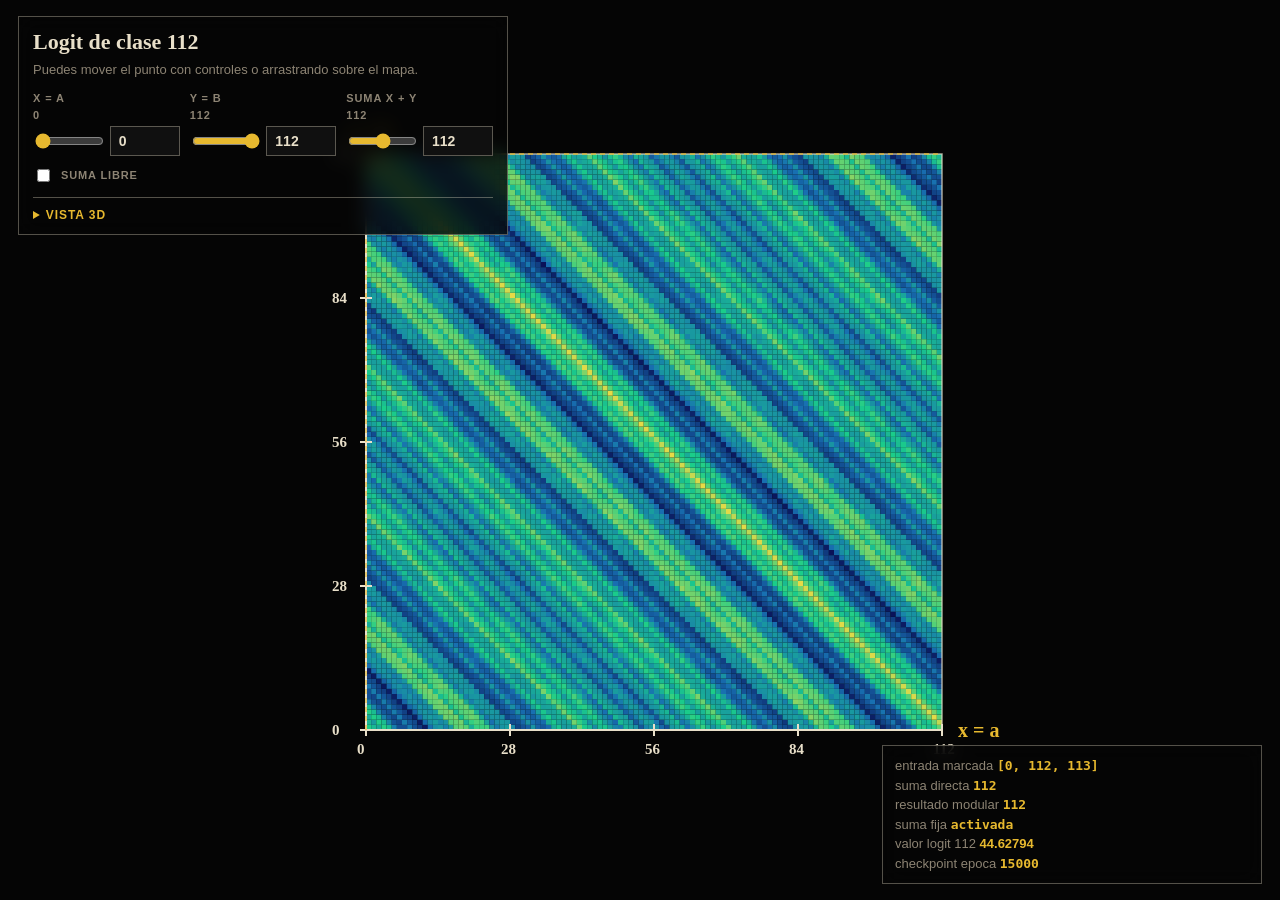
==== grokking-visualizer/visualizador_logit112_superior.html @ 6c9e2eb7 "Add interactive grokking transformer visualizer" ====
<!doctype html>
<html lang="es">
<head>
  <meta charset="utf-8">
  <meta name="viewport" content="width=device-width, initial-scale=1">
  <title>Vista superior logit 112</title>
  <style>
    :root {
      --bg: #050505;
      --ink: #e8dfc9;
      --muted: #8d8474;
      --gold: #e7b92f;
      --line: rgba(232, 223, 201, 0.35);
    }

    * { box-sizing: border-box; }

    body {
      margin: 0;
      min-height: 100vh;
      overflow: hidden;
      color: var(--ink);
      background: var(--bg);
      font-family: Georgia, "Times New Roman", serif;
    }

    canvas {
      display: block;
      width: 100vw;
      height: 100vh;
      background: var(--bg);
      cursor: crosshair;
      touch-action: none;
    }

    .hud {
      position: fixed;
      left: 18px;
      top: 16px;
      width: min(490px, calc(100vw - 36px));
      padding: 12px 14px;
      border: 1px solid var(--line);
      background: rgba(5, 5, 5, 0.8);
      backdrop-filter: blur(10px);
    }

    h1 {
      margin: 0 0 6px;
      font-size: 22px;
      letter-spacing: 0;
    }

    .meta {
      margin: 0;
      color: var(--muted);
      font: 13px/1.45 Arial, sans-serif;
    }

    .controls {
      display: grid;
      grid-template-columns: repeat(3, 1fr);
      gap: 10px;
      margin-top: 12px;
    }

    label {
      display: grid;
      gap: 5px;
      color: var(--muted);
      font: 700 11px Arial, sans-serif;
      letter-spacing: .08em;
      text-transform: uppercase;
    }

    .pair {
      display: grid;
      grid-template-columns: 1fr 70px;
      gap: 8px;
      align-items: center;
    }

    .lock-row {
      display: flex;
      align-items: center;
      gap: 8px;
      margin-top: 10px;
      color: var(--muted);
      font: 700 11px Arial, sans-serif;
      letter-spacing: .08em;
      text-transform: uppercase;
    }

    .lock-row input {
      width: auto;
    }

    .view-3d {
      margin-top: 12px;
      padding-top: 10px;
      border-top: 1px solid var(--line);
    }

    .view-3d summary {
      color: var(--gold);
      cursor: pointer;
      font: 700 12px Arial, sans-serif;
      letter-spacing: .08em;
      text-transform: uppercase;
    }

    .rotation-panel {
      display: grid;
      gap: 8px;
      margin-top: 10px;
    }

    .rotation-row {
      display: grid;
      grid-template-columns: 58px 1fr 34px;
      gap: 8px;
      align-items: center;
      color: var(--muted);
      font: 700 11px Arial, sans-serif;
      letter-spacing: .08em;
      text-transform: uppercase;
    }

    button {
      height: 28px;
      border: 1px solid var(--line);
      color: var(--ink);
      background: #111;
      font: 700 12px Arial, sans-serif;
      cursor: pointer;
    }

    .view-presets {
      display: grid;
      grid-template-columns: repeat(3, 1fr);
      gap: 8px;
    }

    input {
      width: 100%;
      accent-color: var(--gold);
    }

    input[type="number"] {
      padding: 6px 8px;
      border: 1px solid var(--line);
      color: var(--ink);
      background: #101010;
      font: 700 14px Arial, sans-serif;
    }

    .readout {
      position: fixed;
      right: 18px;
      bottom: 16px;
      width: min(380px, calc(100vw - 36px));
      padding: 10px 12px;
      border: 1px solid var(--line);
      background: rgba(5, 5, 5, 0.8);
      color: var(--muted);
      font: 13px/1.5 Arial, sans-serif;
      backdrop-filter: blur(10px);
    }

    strong { color: var(--gold); }

    code {
      color: var(--gold);
      font-family: "Cascadia Mono", Consolas, monospace;
      font-weight: 700;
    }

    @media (max-width: 760px) {
      .hud {
        left: 8px;
        top: 8px;
        width: calc(100vw - 16px);
      }

      .controls {
        grid-template-columns: 1fr;
      }

      .readout {
        left: 8px;
        right: 8px;
        bottom: 8px;
        width: auto;
      }
    }
  </style>
</head>
<body>
  <canvas id="heatmap"></canvas>

  <section class="hud">
    <h1>Logit de clase 112</h1>
    <p class="meta">Puedes mover el punto con controles o arrastrando sobre el mapa.</p>
    <div class="controls">
      <label>
        x = a <span id="xText">0</span>
        <span class="pair">
          <input id="xRange" type="range" min="0" max="112" value="0">
          <input id="xNumber" type="number" min="0" max="112" value="0">
        </span>
      </label>
      <label>
        y = b <span id="yText">112</span>
        <span class="pair">
          <input id="yRange" type="range" min="0" max="112" value="112">
          <input id="yNumber" type="number" min="0" max="112" value="112">
        </span>
      </label>
      <label>
        suma x + y <span id="sumText">112</span>
        <span class="pair">
          <input id="sumRange" type="range" min="0" max="224" value="112">
          <input id="sumNumber" type="number" min="0" max="224" value="112">
        </span>
      </label>
    </div>
    <label class="lock-row">
      <input id="lockSum" type="checkbox">
      suma libre
    </label>
    <details id="view3d" class="view-3d">
      <summary>vista 3D</summary>
      <div class="rotation-panel">
        <div class="rotation-row">
          <span>rot x</span>
          <input id="rotX" type="range" min="-180" max="180" step="0.5" value="0">
          <button id="resetX" type="button" title="Reiniciar eje X">X</button>
        </div>
        <div class="rotation-row">
          <span>rot y</span>
          <input id="rotY" type="range" min="-180" max="180" step="0.5" value="0">
          <button id="resetY" type="button" title="Reiniciar eje Y">Y</button>
        </div>
        <div class="rotation-row">
          <span>rot z</span>
          <input id="rotZ" type="range" min="-180" max="180" step="0.5" value="0">
          <button id="resetZ" type="button" title="Reiniciar eje Z">Z</button>
        </div>
        <div class="view-presets">
          <button id="viewXY" type="button">XY</button>
          <button id="viewZX" type="button">ZX</button>
          <button id="viewZY" type="button">ZY</button>
        </div>
      </div>
    </details>
  </section>

  <section class="readout" id="readout"></section>

  <script src="activation_surfaces_seed_0.js"></script>
  <script>
    const canvas = document.querySelector("#heatmap");
    const ctx = canvas.getContext("2d");
    const readout = document.querySelector("#readout");
    const xRange = document.querySelector("#xRange");
    const yRange = document.querySelector("#yRange");
    const xNumber = document.querySelector("#xNumber");
    const yNumber = document.querySelector("#yNumber");
    const sumRange = document.querySelector("#sumRange");
    const sumNumber = document.querySelector("#sumNumber");
    const lockSum = document.querySelector("#lockSum");
    const view3d = document.querySelector("#view3d");
    const rotX = document.querySelector("#rotX");
    const rotY = document.querySelector("#rotY");
    const rotZ = document.querySelector("#rotZ");
    const resetX = document.querySelector("#resetX");
    const resetY = document.querySelector("#resetY");
    const resetZ = document.querySelector("#resetZ");
    const viewXY = document.querySelector("#viewXY");
    const viewZX = document.querySelector("#viewZX");
    const viewZY = document.querySelector("#viewZY");
    const xText = document.querySelector("#xText");
    const yText = document.querySelector("#yText");
    const sumText = document.querySelector("#sumText");
    const values = window.GROKKING_SURFACE_DATA.surfaces.logit_112.values;
    const modulus = window.GROKKING_SURFACE_DATA.modulus;

    let plot = { left: 0, top: 0, size: 0, cell: 1 };
    let panning = false;
    let panStart = null;
    let pointDragging = false;
    let rotating = false;
    let rotationStart = null;
    let panX = 0;
    let panY = 0;
    let zoom = 1;
    let lastMiddleClickAt = 0;

    let min = Infinity;
    let max = -Infinity;
    values.forEach((row) => row.forEach((value) => {
      min = Math.min(min, value);
      max = Math.max(max, value);
    }));
    const span = max - min || 1;
    const zAbsMax = Math.ceil(Math.max(Math.abs(min), Math.abs(max)));

    function palette(t) {
      const stops = [
        [10, 18, 88],
        [24, 111, 177],
        [26, 205, 138],
        [232, 218, 70],
      ];
      const x = Math.max(0, Math.min(1, t)) * (stops.length - 1);
      const i = Math.floor(x);
      const f = x - i;
      const a = stops[i];
      const b = stops[Math.min(stops.length - 1, i + 1)];
      const rgb = a.map((value, index) => Math.round(value + (b[index] - value) * f));
      return `rgb(${rgb[0]},${rgb[1]},${rgb[2]})`;
    }

    function clamp(value, maxValue) {
      const parsed = Number.parseInt(value, 10);
      if (Number.isNaN(parsed)) return 0;
      return Math.max(0, Math.min(maxValue, parsed));
    }

    function setPoint(x, y, changed = "both") {
      const nextX = clamp(x, 112);
      const nextY = clamp(y, 112);
      let finalX = nextX;
      let finalY = nextY;
      let finalSum = nextX + nextY;

      if (!lockSum.checked) {
        finalSum = clamp(sumRange.value, 224);
        if (changed === "x") {
          finalX = nextX;
          finalY = finalSum - finalX;
        } else if (changed === "y") {
          finalY = nextY;
          finalX = finalSum - finalY;
        } else {
          finalX = Math.floor(finalSum / 2);
          finalY = finalSum - finalX;
        }
        finalX = clamp(finalX, 112);
        finalY = clamp(finalY, 112);
        finalSum = finalX + finalY;
      }

      xRange.value = finalX;
      xNumber.value = finalX;
      yRange.value = finalY;
      yNumber.value = finalY;
      sumRange.value = finalSum;
      sumNumber.value = finalSum;
      draw();
    }

    function setSum(sumValue) {
      const nextSum = clamp(sumValue, 224);
      const nextX = Math.floor(nextSum / 2);
      const nextY = nextSum - nextX;
      if (!lockSum.checked) {
        xRange.value = nextX;
        xNumber.value = nextX;
        yRange.value = nextY;
        yNumber.value = nextY;
        sumRange.value = nextSum;
        sumNumber.value = nextSum;
        draw();
      } else {
        sumRange.value = nextSum;
        sumNumber.value = nextSum;
        draw();
      }
    }

    function resize() {
      const ratio = window.devicePixelRatio || 1;
      canvas.width = Math.floor(window.innerWidth * ratio);
      canvas.height = Math.floor(window.innerHeight * ratio);
      ctx.setTransform(ratio, 0, 0, ratio, 0, 0);
      clampPan();
      draw();
    }

    function clampPan() {
      const baseSize = Math.min(window.innerWidth * 0.64, window.innerHeight * 0.64);
      const size = baseSize * zoom;
      const visibleMargin = Math.min(size * 0.42, Math.min(window.innerWidth, window.innerHeight) * 0.36);
      const maxX = Math.max(0, (size + window.innerWidth) / 2 - visibleMargin);
      const maxY = Math.max(0, (size + window.innerHeight) / 2 - visibleMargin);
      panX = Math.max(-maxX, Math.min(maxX, panX));
      panY = Math.max(-maxY, Math.min(maxY, panY));
    }

    function rotationAngles() {
      if (!view3d.open) {
        return { x: 0, y: 0, z: 0 };
      }
      return {
        x: Number(rotX.value) * Math.PI / 180,
        y: Number(rotY.value) * Math.PI / 180,
        z: Number(rotZ.value) * Math.PI / 180,
      };
    }

    function rotatePoint(point, angles) {
      let [x, y, z] = point;
      const cosX = Math.cos(angles.x);
      const sinX = Math.sin(angles.x);
      let y1 = y * cosX - z * sinX;
      let z1 = y * sinX + z * cosX;
      y = y1;
      z = z1;

      const cosY = Math.cos(angles.y);
      const sinY = Math.sin(angles.y);
      let x1 = x * cosY + z * sinY;
      z1 = -x * sinY + z * cosY;
      x = x1;
      z = z1;

      const cosZ = Math.cos(angles.z);
      const sinZ = Math.sin(angles.z);
      x1 = x * cosZ - y * sinZ;
      y1 = x * sinZ + y * cosZ;
      return [x1, y1, z];
    }

    function projectLocal(localX, localY, layout, localZ = 0) {
      const rotated = rotatePoint([localX, localY, localZ], layout.angles);
      const depth = layout.size * 4.4;
      const perspective = depth / (depth + rotated[2]);
      return {
        x: layout.cx + rotated[0] * perspective,
        y: layout.cy - rotated[1] * perspective,
        z: rotated[2],
      };
    }

    function zHeight(value, layout) {
      if (!view3d.open) return 0;
      return -(value / zAbsMax) * layout.size * 0.21;
    }

    function gridPoint(x, y, layout, useHeight = false) {
      const localX = (x / 112 - 0.5) * layout.size;
      const localY = (y / 112 - 0.5) * layout.size;
      const ix = clamp(Math.round(x), 112);
      const iy = clamp(Math.round(y), 112);
      const localZ = useHeight ? zHeight(values[ix][iy], layout) : 0;
      return projectLocal(localX, localY, layout, localZ);
    }

    function drawLine(points) {
      ctx.beginPath();
      ctx.moveTo(points[0].x, points[0].y);
      for (let i = 1; i < points.length; i += 1) {
        ctx.lineTo(points[i].x, points[i].y);
      }
      ctx.stroke();
    }

    function drawLabel(text, point, dx = 0, dy = 0) {
      ctx.fillText(text, point.x + dx, point.y + dy);
    }

    function drawAxes(layout) {
      ctx.strokeStyle = "#e8dfc9";
      ctx.lineWidth = 2;
      drawLine([gridPoint(0, 0, layout), gridPoint(112, 0, layout)]);
      drawLine([gridPoint(0, 0, layout), gridPoint(0, 112, layout)]);
      if (view3d.open) {
        drawLine([
          projectLocal(-layout.size / 2, -layout.size / 2, layout, -layout.size * 0.24),
          projectLocal(-layout.size / 2, -layout.size / 2, layout, layout.size * 0.24),
        ]);
      }

      ctx.fillStyle = "#e8dfc9";
      ctx.font = "700 15px Georgia";
      [0, 28, 56, 84, 112].forEach((tick) => {
        const xPoint = gridPoint(tick, 0, layout);
        const yPoint = gridPoint(0, tick, layout);
        const xTickA = projectLocal((tick / 112 - 0.5) * layout.size, -layout.size / 2 - 6, layout);
        const xTickB = projectLocal((tick / 112 - 0.5) * layout.size, -layout.size / 2 + 6, layout);
        const yTickA = projectLocal(-layout.size / 2 - 6, (tick / 112 - 0.5) * layout.size, layout);
        const yTickB = projectLocal(-layout.size / 2 + 6, (tick / 112 - 0.5) * layout.size, layout);
        drawLine([xTickA, xTickB]);
        drawLine([yTickA, yTickB]);
        drawLabel(String(tick), xPoint, -9, 24);
        drawLabel(String(tick), yPoint, -34, 5);
      });

      if (view3d.open) {
        [0, 0.25, 0.5, 0.75, 1].forEach((ratio) => {
          const localZ = (0.5 - ratio) * layout.size * 0.48;
          const tickA = projectLocal(-layout.size / 2 - 7, -layout.size / 2, layout, localZ);
          const tickB = projectLocal(-layout.size / 2 + 7, -layout.size / 2, layout, localZ);
          const labelPoint = projectLocal(-layout.size / 2 - 11, -layout.size / 2, layout, localZ);
          const value = -zAbsMax + (zAbsMax * 2 * ratio);
          drawLine([tickA, tickB]);
          drawLabel(String(Math.round(value)), labelPoint, -42, 5);
        });
      }

      ctx.fillStyle = "#e7b92f";
      ctx.font = "700 20px Georgia";
      drawLabel("x = a", gridPoint(112, 0, layout), 16, 7);
      drawLabel("y = b", gridPoint(0, 112, layout), -18, -16);
      if (view3d.open) {
        drawLabel(
          "z = logit 112",
          projectLocal(-layout.size / 2, -layout.size / 2, layout, layout.size * 0.28),
          -20,
          -10,
        );
      }
    }

    function draw() {
      const baseSize = Math.min(window.innerWidth * 0.64, window.innerHeight * 0.64);
      const size = baseSize * zoom;
      const left = (window.innerWidth - size) / 2 + 14 + panX;
      const top = (window.innerHeight - size) / 2 - 8 + panY;
      const cell = size / modulus;
      const selectedX = clamp(xRange.value, 112);
      const selectedY = clamp(yRange.value, 112);
      const layout = {
        left,
        top,
        size,
        cell,
        cx: left + size / 2,
        cy: top + size / 2,
        angles: rotationAngles(),
      };
      plot = layout;

      ctx.clearRect(0, 0, window.innerWidth, window.innerHeight);

      const tiles = [];
      for (let x = 0; x < modulus; x += 1) {
        for (let y = 0; y < modulus; y += 1) {
          const t = (values[x][y] - min) / span;
          const p00 = gridPoint(x, y, layout, true);
          const p10 = gridPoint(Math.min(112, x + 1), y, layout, true);
          const p11 = gridPoint(Math.min(112, x + 1), Math.min(112, y + 1), layout, true);
          const p01 = gridPoint(x, Math.min(112, y + 1), layout, true);
          tiles.push({
            points: [p00, p10, p11, p01],
            color: palette(t),
            depth: p00.z + p10.z + p11.z + p01.z,
          });
        }
      }

      tiles.sort((a, b) => a.depth - b.depth);
      tiles.forEach((tile) => {
        ctx.fillStyle = tile.color;
        ctx.beginPath();
        ctx.moveTo(tile.points[0].x, tile.points[0].y);
        ctx.lineTo(tile.points[1].x, tile.points[1].y);
        ctx.lineTo(tile.points[2].x, tile.points[2].y);
        ctx.lineTo(tile.points[3].x, tile.points[3].y);
        ctx.closePath();
        ctx.fill();
      });

      ctx.strokeStyle = "rgba(232,223,201,.72)";
      ctx.lineWidth = 1.5;
      drawLine([
        gridPoint(0, 0, layout),
        gridPoint(112, 0, layout),
        gridPoint(112, 112, layout),
        gridPoint(0, 112, layout),
        gridPoint(0, 0, layout),
      ]);
      drawAxes(layout);

      const marker = gridPoint(selectedX, selectedY, layout, true);
      const markerBase = gridPoint(selectedX, selectedY, layout, false);

      ctx.strokeStyle = "rgba(231,185,47,.86)";
      ctx.lineWidth = 1.35;
      ctx.setLineDash([5, 4]);
      drawLine([gridPoint(selectedX, 0, layout, true), gridPoint(selectedX, 112, layout, true)]);
      drawLine([gridPoint(0, selectedY, layout, true), gridPoint(112, selectedY, layout, true)]);
      if (view3d.open) {
        drawLine([markerBase, marker]);
      }
      ctx.setLineDash([]);

      ctx.strokeStyle = "#050505";
      ctx.fillStyle = "#e7b92f";
      ctx.lineWidth = 2;
      ctx.beginPath();
      const markerRadius = Math.max(3.5, Math.min(9, (cell * 0.9) / Math.sqrt(zoom)));
      plot.marker = marker;
      plot.markerRadius = markerRadius;
      ctx.arc(marker.x, marker.y, markerRadius, 0, Math.PI * 2);
      ctx.fill();
      ctx.stroke();

      const currentSum = selectedX + selectedY;
      const currentResult = currentSum % modulus;
      xText.textContent = selectedX;
      yText.textContent = selectedY;
      sumText.textContent = currentSum;
      xNumber.value = selectedX;
      yNumber.value = selectedY;
      xRange.value = selectedX;
      yRange.value = selectedY;
      sumRange.value = currentSum;
      sumNumber.value = currentSum;

      readout.innerHTML =
        `entrada marcada <code>[${selectedX}, ${selectedY}, 113]</code><br>` +
        `suma directa <code>${currentSum}</code><br>` +
        `resultado modular <code>${currentResult}</code><br>` +
        `suma fija <code>${lockSum.checked ? "libre" : "activada"}</code><br>` +
        `valor logit 112 <strong>${values[selectedX][selectedY].toFixed(5)}</strong><br>` +
        `checkpoint epoca <code>${window.GROKKING_SURFACE_DATA.epoch}</code>`;
    }

    function canvasToPoint(event) {
      if (view3d.open) {
        return null;
      }
      const rect = canvas.getBoundingClientRect();
      const px = event.clientX - rect.left;
      const py = event.clientY - rect.top;
      if (
        px < plot.left || px > plot.left + plot.size ||
        py < plot.top || py > plot.top + plot.size
      ) {
        return null;
      }
      return {
        x: clamp(Math.floor((px - plot.left) / plot.cell), 112),
        y: clamp(112 - Math.floor((py - plot.top) / plot.cell), 112),
      };
    }

    function canvasToNearestSurfacePoint(event) {
      const rect = canvas.getBoundingClientRect();
      const px = event.clientX - rect.left;
      const py = event.clientY - rect.top;
      const constrainedSum = !lockSum.checked
        ? clamp(sumRange.value, 224)
        : null;
      let nearest = null;
      let nearestDistance = Infinity;

      for (let x = 0; x < modulus; x += 1) {
        for (let y = 0; y < modulus; y += 1) {
          if (constrainedSum !== null && x + y !== constrainedSum) {
            continue;
          }
          const projected = gridPoint(x, y, plot, true);
          const distance =
            (projected.x - px) ** 2 + (projected.y - py) ** 2;
          if (distance < nearestDistance) {
            nearestDistance = distance;
            nearest = { x, y };
          }
        }
      }
      return nearest;
    }

    canvas.addEventListener("contextmenu", (event) => {
      event.preventDefault();
    });

    canvas.addEventListener("pointerdown", (event) => {
      if (event.button === 1) {
        const now = performance.now();
        if (now - lastMiddleClickAt < 360) {
          event.preventDefault();
          zoom = 1;
          panX = 0;
          panY = 0;
          pointDragging = false;
          panning = false;
          panStart = null;
          rotating = false;
          rotationStart = null;
          lastMiddleClickAt = 0;
          draw();
          return;
        }
        lastMiddleClickAt = now;
      }

      if (event.button === 0) {
        event.preventDefault();
        const rect = canvas.getBoundingClientRect();
        const pointerX = event.clientX - rect.left;
        const pointerY = event.clientY - rect.top;
        const markerDistance = Math.hypot(
          pointerX - plot.marker.x,
          pointerY - plot.marker.y,
        );

        if (markerDistance <= plot.markerRadius + 8) {
          pointDragging = true;
          canvas.setPointerCapture(event.pointerId);
          return;
        }

        panning = true;
        panStart = {
          pointerId: event.pointerId,
          startX: event.clientX,
          startY: event.clientY,
          panX,
          panY,
        };
        canvas.setPointerCapture(event.pointerId);
        return;
      }

      if (event.button === 2) {
        event.preventDefault();
        view3d.open = true;
        rotating = true;
        rotationStart = {
          pointerId: event.pointerId,
          startX: event.clientX,
          startY: event.clientY,
          rotX: Number(rotX.value),
          rotY: Number(rotY.value),
        };
        canvas.setPointerCapture(event.pointerId);
        draw();
        return;
      }
    });

    canvas.addEventListener("pointermove", (event) => {
      if (pointDragging) {
        const point = canvasToNearestSurfacePoint(event);
        if (point) {
          setPoint(
            point.x,
            point.y,
            lockSum.checked ? "both" : "x"
          );
        }
        return;
      }

      if (panning && panStart) {
        panX = panStart.panX + event.clientX - panStart.startX;
        panY = panStart.panY + event.clientY - panStart.startY;
        clampPan();
        draw();
        return;
      }

      if (rotating && rotationStart) {
        const nextRotY =
          rotationStart.rotY - (event.clientX - rotationStart.startX) * 0.45;
        const nextRotX =
          rotationStart.rotX - (event.clientY - rotationStart.startY) * 0.45;
        rotY.value = Math.max(-180, Math.min(180, nextRotY));
        rotX.value = Math.max(-180, Math.min(180, nextRotX));
        draw();
      }
    });

    canvas.addEventListener("pointerup", () => {
      pointDragging = false;
      panning = false;
      panStart = null;
      rotating = false;
      rotationStart = null;
    });

    canvas.addEventListener("pointerleave", () => {
      pointDragging = false;
      panning = false;
      panStart = null;
      rotating = false;
      rotationStart = null;
    });

    canvas.addEventListener("pointercancel", () => {
      pointDragging = false;
      panning = false;
      panStart = null;
      rotating = false;
      rotationStart = null;
    });

    canvas.addEventListener("wheel", (event) => {
      event.preventDefault();
      const factor = Math.exp(-event.deltaY * 0.0012);
      zoom = Math.max(0.45, Math.min(2.8, zoom * factor));
      clampPan();
      draw();
    }, { passive: false });

    xRange.addEventListener("input", () => setPoint(xRange.value, yRange.value, "x"));
    yRange.addEventListener("input", () => setPoint(xRange.value, yRange.value, "y"));
    xNumber.addEventListener("input", () => setPoint(xNumber.value, yNumber.value, "x"));
    yNumber.addEventListener("input", () => setPoint(xNumber.value, yNumber.value, "y"));
    sumRange.addEventListener("input", () => setSum(sumRange.value));
    sumNumber.addEventListener("input", () => setSum(sumNumber.value));
    lockSum.addEventListener("change", () => {
      const currentX = clamp(xRange.value, 112);
      const currentY = clamp(yRange.value, 112);
      const currentSum = currentX + currentY;
      sumRange.value = currentSum;
      sumNumber.value = currentSum;
      draw();
    });
    view3d.addEventListener("toggle", () => {
      if (view3d.open) {
        rotX.value = 0;
        rotY.value = 0;
        rotZ.value = 0;
      }
      draw();
    });
    [rotX, rotY, rotZ].forEach((control) => {
      control.addEventListener("input", draw);
    });
    resetX.addEventListener("click", () => {
      rotX.value = 0;
      draw();
    });
    resetY.addEventListener("click", () => {
      rotY.value = 0;
      draw();
    });
    resetZ.addEventListener("click", () => {
      rotZ.value = 0;
      draw();
    });
    function setViewAngles(x, y, z) {
      rotX.value = x;
      rotY.value = y;
      rotZ.value = z;
      draw();
    }

    viewXY.addEventListener("click", () => setViewAngles(0, 0, 0));
    viewZX.addEventListener("click", () => setViewAngles(90, 0, 0));
    viewZY.addEventListener("click", () => setViewAngles(90, -90, 0));
    window.addEventListener("resize", resize);
    resize();
  </script>
</body>
</html>
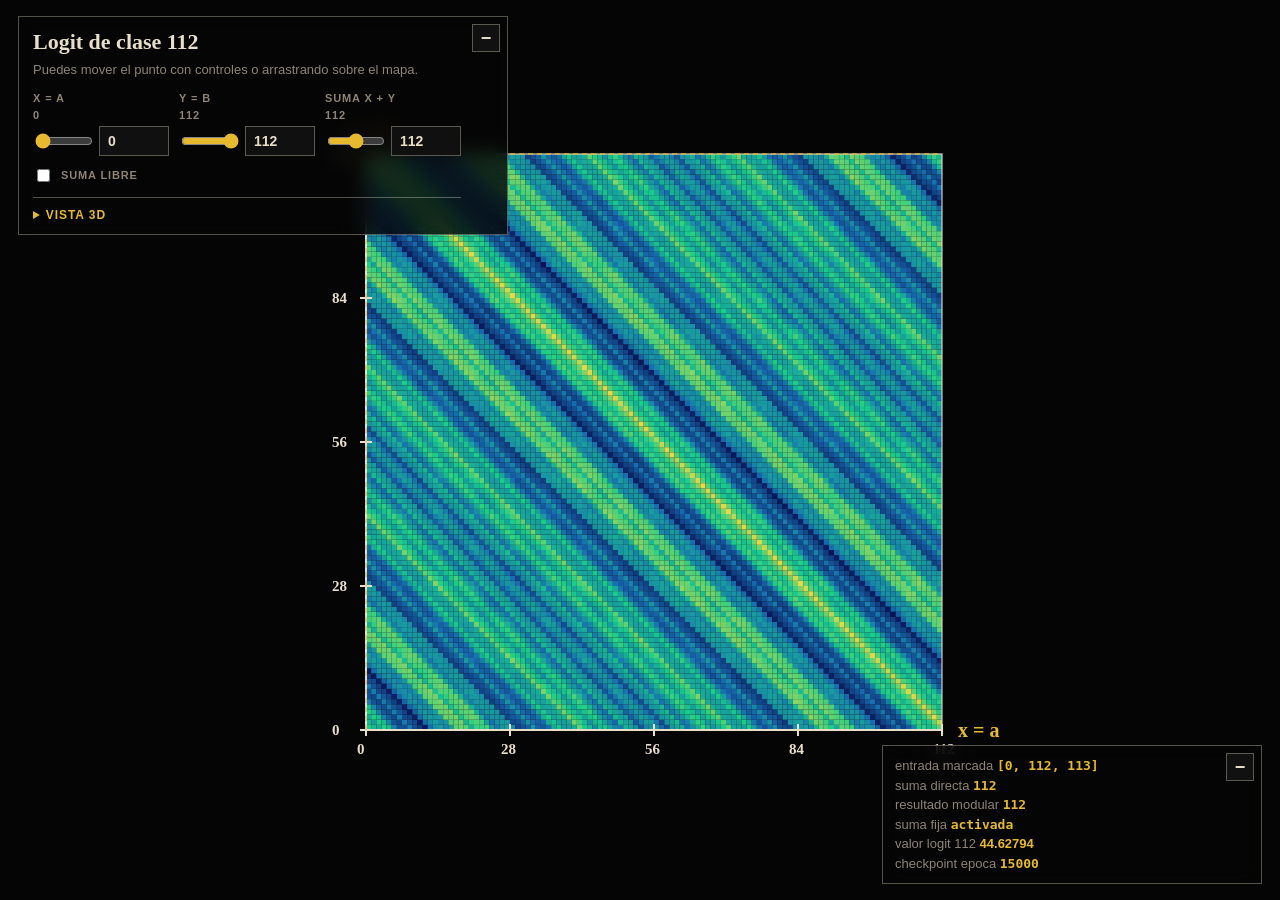
==== commit 72bf0b5e: "Improve transformer visualizations and controls" ====
--- a/grokking-visualizer/visualizador_logit112_superior.html
+++ b/grokking-visualizer/visualizador_logit112_superior.html
@@ -38,10 +38,38 @@
       left: 18px;
       top: 16px;
       width: min(490px, calc(100vw - 36px));
-      padding: 12px 14px;
+      min-height: 42px;
+      padding: 12px 46px 12px 14px;
       border: 1px solid var(--line);
       background: rgba(5, 5, 5, 0.8);
       backdrop-filter: blur(10px);
+      transition: background 160ms ease;
+    }
+
+    .hud-toggle {
+      position: absolute;
+      top: 7px;
+      right: 7px;
+      width: 28px;
+      padding: 0;
+      font-size: 18px;
+      line-height: 1;
+    }
+
+    .hud.collapsed {
+      width: 42px;
+      min-height: 42px;
+      padding: 0;
+      background: rgba(5, 5, 5, 0.62);
+    }
+
+    .hud.collapsed .hud-toggle {
+      top: 6px;
+      right: 6px;
+    }
+
+    .hud.collapsed .hud-content {
+      display: none;
     }
 
     h1 {
@@ -158,12 +186,44 @@
       right: 18px;
       bottom: 16px;
       width: min(380px, calc(100vw - 36px));
-      padding: 10px 12px;
+      min-height: 42px;
+      padding: 10px 46px 10px 12px;
       border: 1px solid var(--line);
       background: rgba(5, 5, 5, 0.8);
       color: var(--muted);
       font: 13px/1.5 Arial, sans-serif;
       backdrop-filter: blur(10px);
+      transition: background 160ms ease;
+    }
+
+    .readout-toggle {
+      position: absolute;
+      top: 7px;
+      right: 7px;
+      width: 28px;
+      padding: 0;
+      font-size: 18px;
+      line-height: 1;
+    }
+
+    .readout-content {
+      opacity: 1;
+    }
+
+    .readout.collapsed {
+      width: 42px;
+      min-height: 42px;
+      padding: 0;
+      background: rgba(5, 5, 5, 0.62);
+    }
+
+    .readout.collapsed .readout-toggle {
+      top: 6px;
+      right: 6px;
+    }
+
+    .readout.collapsed .readout-content {
+      display: none;
     }
 
     strong { color: var(--gold); }
@@ -181,6 +241,10 @@
         width: calc(100vw - 16px);
       }
 
+      .hud.collapsed {
+        width: 42px;
+      }
+
       .controls {
         grid-template-columns: 1fr;
       }
@@ -191,76 +255,106 @@
         bottom: 8px;
         width: auto;
       }
+
+      .readout.collapsed {
+        left: auto;
+        right: 8px;
+        width: 42px;
+      }
     }
   </style>
 </head>
 <body>
   <canvas id="heatmap"></canvas>
 
-  <section class="hud">
-    <h1>Logit de clase 112</h1>
-    <p class="meta">Puedes mover el punto con controles o arrastrando sobre el mapa.</p>
-    <div class="controls">
-      <label>
-        x = a <span id="xText">0</span>
-        <span class="pair">
-          <input id="xRange" type="range" min="0" max="112" value="0">
-          <input id="xNumber" type="number" min="0" max="112" value="0">
-        </span>
+  <section class="hud" id="hud">
+    <button
+      class="hud-toggle"
+      id="hudToggle"
+      type="button"
+      aria-expanded="true"
+      aria-controls="hudContent"
+      title="Minimizar controles"
+    >−</button>
+    <div class="hud-content" id="hudContent">
+      <h1>Logit de clase 112</h1>
+      <p class="meta">Puedes mover el punto con controles o arrastrando sobre el mapa.</p>
+      <div class="controls">
+        <label>
+          x = a <span id="xText">0</span>
+          <span class="pair">
+            <input id="xRange" type="range" min="0" max="112" value="0">
+            <input id="xNumber" type="number" min="0" max="112" value="0">
+          </span>
+        </label>
+        <label>
+          y = b <span id="yText">112</span>
+          <span class="pair">
+            <input id="yRange" type="range" min="0" max="112" value="112">
+            <input id="yNumber" type="number" min="0" max="112" value="112">
+          </span>
+        </label>
+        <label>
+          suma x + y <span id="sumText">112</span>
+          <span class="pair">
+            <input id="sumRange" type="range" min="0" max="224" value="112">
+            <input id="sumNumber" type="number" min="0" max="224" value="112">
+          </span>
+        </label>
+      </div>
+      <label class="lock-row">
+        <input id="lockSum" type="checkbox">
+        suma libre
       </label>
-      <label>
-        y = b <span id="yText">112</span>
-        <span class="pair">
-          <input id="yRange" type="range" min="0" max="112" value="112">
-          <input id="yNumber" type="number" min="0" max="112" value="112">
-        </span>
-      </label>
-      <label>
-        suma x + y <span id="sumText">112</span>
-        <span class="pair">
-          <input id="sumRange" type="range" min="0" max="224" value="112">
-          <input id="sumNumber" type="number" min="0" max="224" value="112">
-        </span>
-      </label>
+      <details id="view3d" class="view-3d">
+        <summary>vista 3D</summary>
+        <div class="rotation-panel">
+          <div class="rotation-row">
+            <span>rot x</span>
+            <input id="rotX" type="range" min="-180" max="180" step="0.5" value="0">
+            <button id="resetX" type="button" title="Reiniciar eje X">X</button>
+          </div>
+          <div class="rotation-row">
+            <span>rot y</span>
+            <input id="rotY" type="range" min="-180" max="180" step="0.5" value="0">
+            <button id="resetY" type="button" title="Reiniciar eje Y">Y</button>
+          </div>
+          <div class="rotation-row">
+            <span>rot z</span>
+            <input id="rotZ" type="range" min="-180" max="180" step="0.5" value="0">
+            <button id="resetZ" type="button" title="Reiniciar eje Z">Z</button>
+          </div>
+          <div class="view-presets">
+            <button id="viewXY" type="button">XY</button>
+            <button id="viewZX" type="button">ZX</button>
+            <button id="viewZY" type="button">ZY</button>
+          </div>
+        </div>
+      </details>
     </div>
-    <label class="lock-row">
-      <input id="lockSum" type="checkbox">
-      suma libre
-    </label>
-    <details id="view3d" class="view-3d">
-      <summary>vista 3D</summary>
-      <div class="rotation-panel">
-        <div class="rotation-row">
-          <span>rot x</span>
-          <input id="rotX" type="range" min="-180" max="180" step="0.5" value="0">
-          <button id="resetX" type="button" title="Reiniciar eje X">X</button>
-        </div>
-        <div class="rotation-row">
-          <span>rot y</span>
-          <input id="rotY" type="range" min="-180" max="180" step="0.5" value="0">
-          <button id="resetY" type="button" title="Reiniciar eje Y">Y</button>
-        </div>
-        <div class="rotation-row">
-          <span>rot z</span>
-          <input id="rotZ" type="range" min="-180" max="180" step="0.5" value="0">
-          <button id="resetZ" type="button" title="Reiniciar eje Z">Z</button>
-        </div>
-        <div class="view-presets">
-          <button id="viewXY" type="button">XY</button>
-          <button id="viewZX" type="button">ZX</button>
-          <button id="viewZY" type="button">ZY</button>
-        </div>
-      </div>
-    </details>
   </section>
 
-  <section class="readout" id="readout"></section>
+  <section class="readout" id="readout">
+    <button
+      class="readout-toggle"
+      id="readoutToggle"
+      type="button"
+      aria-expanded="true"
+      aria-controls="readoutContent"
+      title="Minimizar datos"
+    >−</button>
+    <div class="readout-content" id="readoutContent"></div>
+  </section>
 
   <script src="activation_surfaces_seed_0.js"></script>
   <script>
     const canvas = document.querySelector("#heatmap");
     const ctx = canvas.getContext("2d");
+    const hud = document.querySelector("#hud");
+    const hudToggle = document.querySelector("#hudToggle");
     const readout = document.querySelector("#readout");
+    const readoutContent = document.querySelector("#readoutContent");
+    const readoutToggle = document.querySelector("#readoutToggle");
     const xRange = document.querySelector("#xRange");
     const yRange = document.querySelector("#yRange");
     const xNumber = document.querySelector("#xNumber");
@@ -618,7 +712,7 @@
       sumRange.value = currentSum;
       sumNumber.value = currentSum;
 
-      readout.innerHTML =
+      readoutContent.innerHTML =
         `entrada marcada <code>[${selectedX}, ${selectedY}, 113]</code><br>` +
         `suma directa <code>${currentSum}</code><br>` +
         `resultado modular <code>${currentResult}</code><br>` +
@@ -853,6 +947,20 @@
     viewXY.addEventListener("click", () => setViewAngles(0, 0, 0));
     viewZX.addEventListener("click", () => setViewAngles(90, 0, 0));
     viewZY.addEventListener("click", () => setViewAngles(90, -90, 0));
+    hudToggle.addEventListener("click", () => {
+      const collapsed = hud.classList.toggle("collapsed");
+      hudToggle.textContent = collapsed ? "+" : "−";
+      hudToggle.setAttribute("aria-expanded", String(!collapsed));
+      hudToggle.title = collapsed
+        ? "Mostrar controles"
+        : "Minimizar controles";
+    });
+    readoutToggle.addEventListener("click", () => {
+      const collapsed = readout.classList.toggle("collapsed");
+      readoutToggle.textContent = collapsed ? "+" : "−";
+      readoutToggle.setAttribute("aria-expanded", String(!collapsed));
+      readoutToggle.title = collapsed ? "Mostrar datos" : "Minimizar datos";
+    });
     window.addEventListener("resize", resize);
     resize();
   </script>
